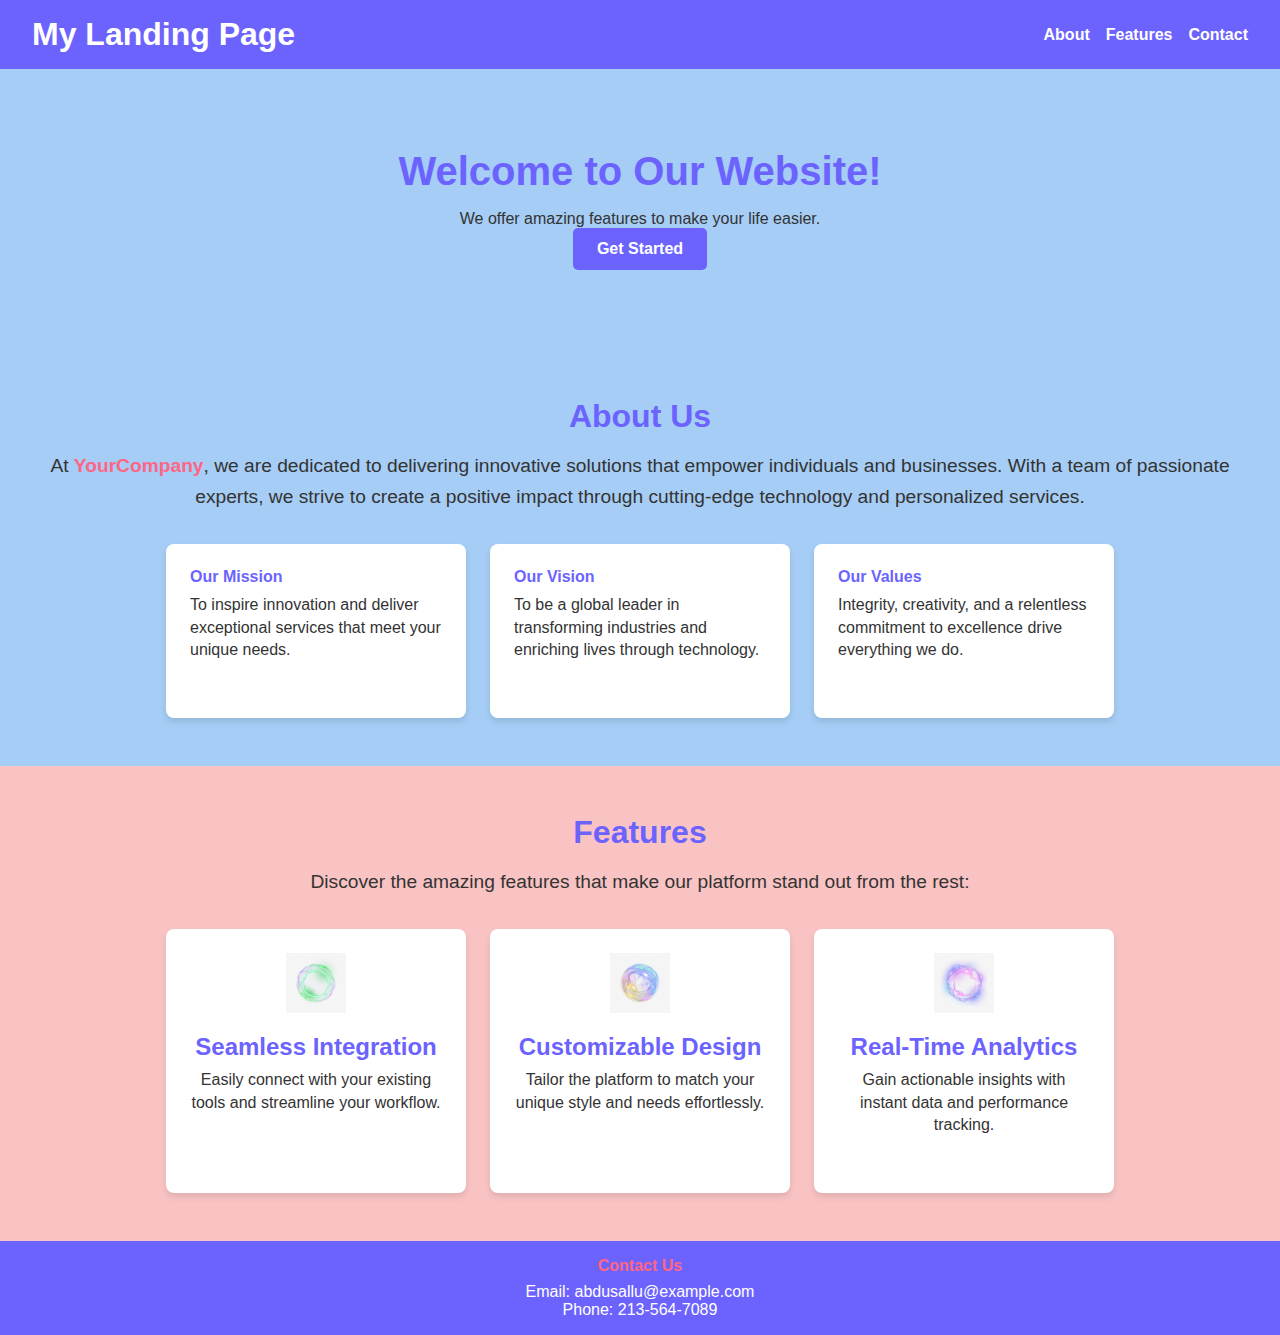
==== index.html @ e789566d "Update and rename task1.html to index.html" ====
<!DOCTYPE html>
<html lang="en">
<head>
    <meta charset="UTF-8">
    <meta name="viewport" content="width=device-width, initial-scale=1.0">
    <title>Landing Page</title>
    <link rel="stylesheet" href="task1.css">
</head>
<body>
    <header class="header">
        <nav class="navbar">
            <h1 class="logo">My Landing Page</h1>
            <ul class="nav-links">
                <li><a href="#about">About</a></li>
                <li><a href="#features">Features</a></li>
                <li><a href="#contact">Contact</a></li>
            </ul>
        </nav>
    </header>

    <section class="hero">
        <h2>Welcome to Our Website!</h2>
        <p>We offer amazing features to make your life easier.</p>
        <button>Get Started</button>
    </section>

    <section id="about" class="about">
        <div class="container">
            <h3>About Us</h3>
            <p>
                At <span class="highlight">YourCompany</span>, we are dedicated to delivering innovative solutions that empower individuals and businesses. 
                With a team of passionate experts, we strive to create a positive impact through cutting-edge technology and personalized services.
            </p>
            <div class="about-grid">
                <div class="card">
                    <h4>Our Mission</h4>
                    <p>To inspire innovation and deliver exceptional services that meet your unique needs.</p>
                </div>
                <div class="card">
                    <h4>Our Vision</h4>
                    <p>To be a global leader in transforming industries and enriching lives through technology.</p>
                </div>
                <div class="card">
                    <h4>Our Values</h4>
                    <p>Integrity, creativity, and a relentless commitment to excellence drive everything we do.</p>
                </div>
            </div>
        </div>
    </section>

    <section id="features" class="features">
        <div class="container">
            <h3>Features</h3>
            <p>Discover the amazing features that make our platform stand out from the rest:</p>
            <div class="feature-grid">
                <div class="feature-card">
                    <img src="feature1.png" alt="Feature 1" class="feature-icon">
                    <h4>Seamless Integration</h4>
                    <p>Easily connect with your existing tools and streamline your workflow.</p>
                </div>
                <div class="feature-card">
                    <img src="feature2.png" alt="Feature 2" class="feature-icon">
                    <h4>Customizable Design</h4>
                    <p>Tailor the platform to match your unique style and needs effortlessly.</p>
                </div>
                <div class="feature-card">
                    <img src="feature3.png" alt="Feature 3" class="feature-icon">
                    <h4>Real-Time Analytics</h4>
                    <p>Gain actionable insights with instant data and performance tracking.</p>
                </div>
            </div>
        </div>
    </section>
    <footer id="contact" class="footer">
        <h4>Contact Us</h4>
        <p>Email: abdusallu@example.com</p>
        <p>Phone: 213-564-7089</p>
    </footer>
</body>
</html>
---- task1.css ----
/* General Reset */
* {
    margin: 0;
    padding: 0;
    box-sizing: border-box;
    font-family: 'Roboto', Arial, sans-serif;
}

/* Colors */
:root {
    --primary-color: #6C63FF; /* Purple for buttons and accents */
    --secondary-color: #FF6584; /* Pink for highlights */
    --background-color: #a5cdf5; /* Light grey background */
    --text-color: #333333; /* Dark grey for text */
    --white: #FFFFFF; /* White */
    --light-grey: #f9c3c3; /* Light grey for cards */
}

/* Header Styling */
.header {
    background-color: var(--primary-color);
    color: var(--white);
    padding: 1rem 2rem;
}

.navbar {
    display: flex;
    justify-content: space-between;
    align-items: center;
}

.nav-links {
    list-style: none;
    display: flex;
    gap: 1rem;
}

.nav-links a {
    color: var(--white);
    text-decoration: none;
    font-weight: bold;
}

.nav-links a:hover {
    color: var(--secondary-color);
}

/* Hero Section */
.hero {
    text-align: center;
    padding: 5rem 2rem;
    background-color: var(--background-color);
    color: var(--text-color);
}

.hero h2 {
    font-size: 2.5rem;
    margin-bottom: 1rem;
    color: var(--primary-color);
}

.hero button {
    padding: 0.75rem 1.5rem;
    background-color: var(--primary-color);
    color: var(--white);
    border: none;
    border-radius: 5px;
    cursor: pointer;
    font-size: 1rem;
    font-weight: bold;
}

.hero button:hover {
    background-color: var(--secondary-color);
}

/* About Section Styling */
.about {
    padding: 3rem 2rem;
    background-color: var(--background-color);
    color: var(--text-color);
    text-align: center;
}

.about h3 {
    font-size: 2rem;
    margin-bottom: 1rem;
    color: var(--primary-color);
}

.about p {
    font-size: 1.2rem;
    line-height: 1.6;
    margin-bottom: 2rem;
}

.highlight {
    color: var(--secondary-color);
    font-weight: bold;
}

.about-grid {
    display: flex;
    flex-wrap: wrap;
    justify-content: center;
    gap: 1.5rem;
}

.card {
    background-color: var(--white);
    box-shadow: 0 4px 6px rgba(0, 0, 0, 0.1);
    border-radius: 8px;
    padding: 1.5rem;
    width: 300px;
    text-align: left;
}

.card h4 {
    color: var(--primary-color);
    margin-bottom: 0.5rem;
}

.card p {
    font-size: 1rem;
    line-height: 1.4;
    color: var(--text-color);
}

/* Features Section Styling */
.features {
    padding: 3rem 2rem;
    background-color: var(--light-grey);
    text-align: center;
    color: var(--text-color);
}

.features h3 {
    font-size: 2rem;
    color: var(--primary-color);
    margin-bottom: 1rem;
}

.features p {
    font-size: 1.2rem;
    margin-bottom: 2rem;
    line-height: 1.6;
}

.feature-grid {
    display: flex;
    flex-wrap: wrap;
    gap: 1.5rem;
    justify-content: center;
}

.feature-card {
    background-color: var(--white);
    box-shadow: 0 4px 6px rgba(0, 0, 0, 0.1);
    border-radius: 8px;
    padding: 1.5rem;
    width: 300px;
    text-align: center;
}

.feature-card img {
    width: 60px;
    height: 60px;
    margin-bottom: 1rem;
}

.feature-card h4 {
    font-size: 1.5rem;
    color: var(--primary-color);
    margin-bottom: 0.5rem;
}

.feature-card p {
    font-size: 1rem;
    line-height: 1.4;
    color: var(--text-color);
}
/* Footer */
.footer {
    padding: 1rem;
    text-align: center;
    background-color: var(--primary-color);
    color: var(--white);
}

.footer h4 {
    margin-bottom: 0.5rem;
    color: var(--secondary-color);
}
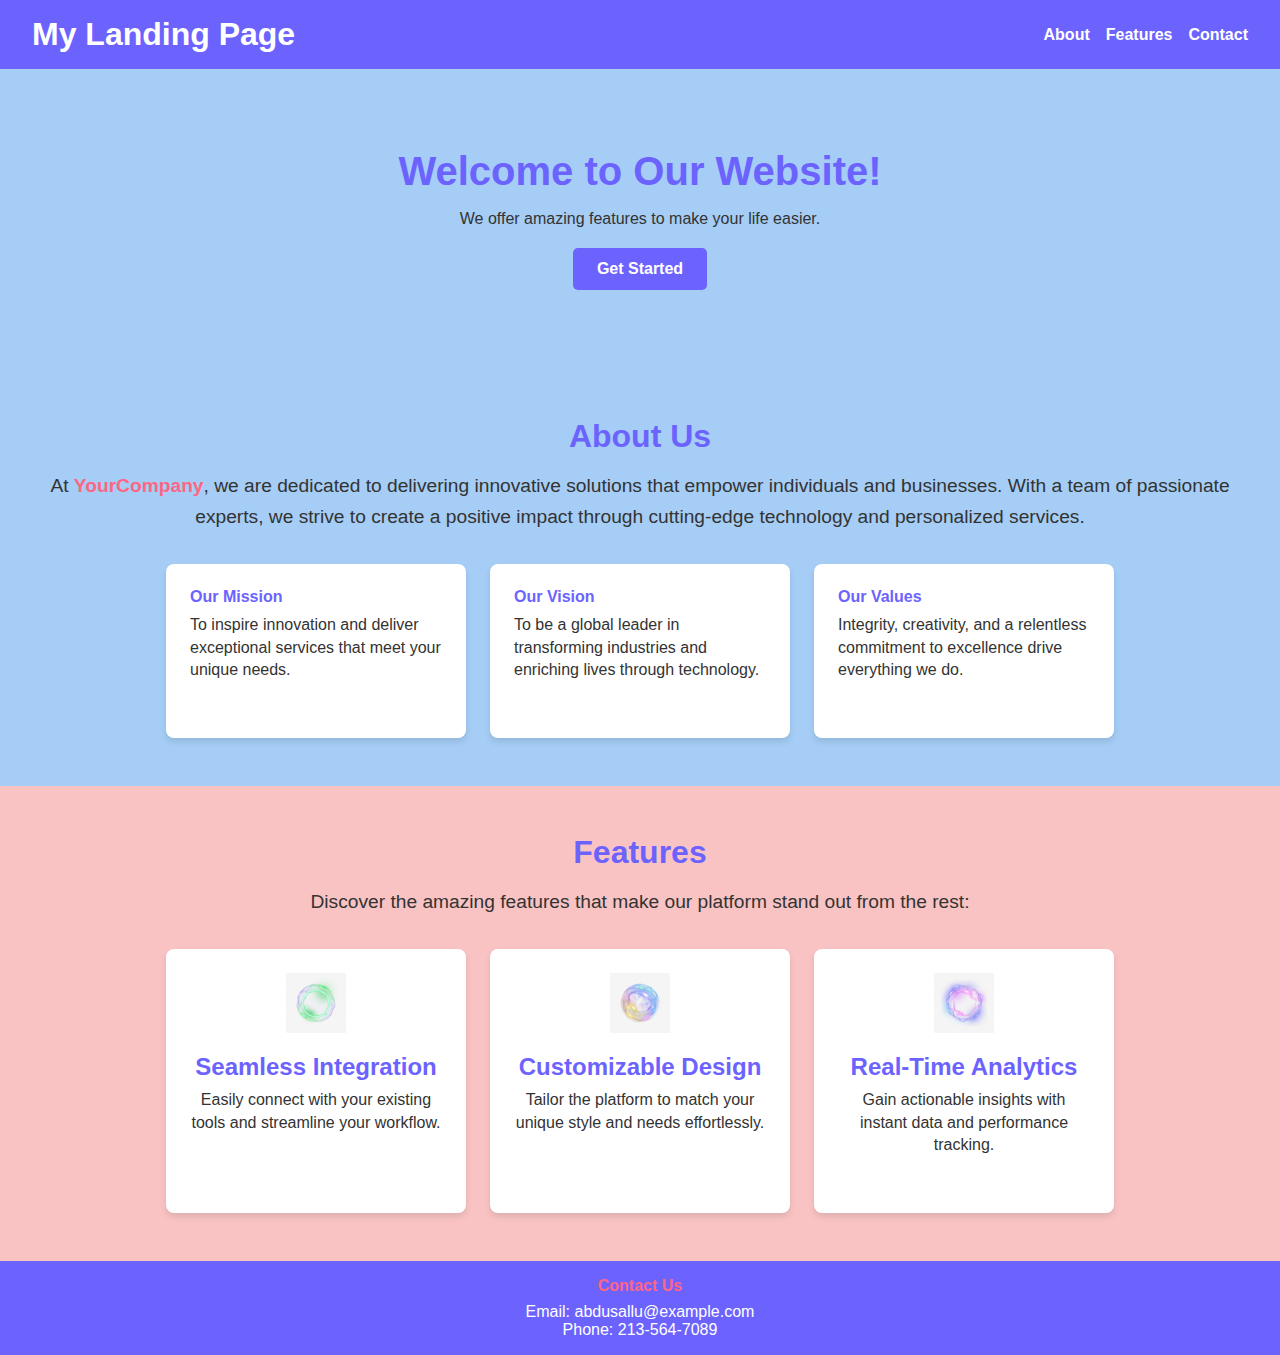
==== commit facafa8c: "Update index.html" ====
--- a/index.html
+++ b/index.html
@@ -21,7 +21,7 @@
     <section class="hero">
         <h2>Welcome to Our Website!</h2>
         <p>We offer amazing features to make your life easier.</p>
-        <button>Get Started</button>
+        <button style="margin-top:20px ;">Get Started</button>
     </section>
 
     <section id="about" class="about">
